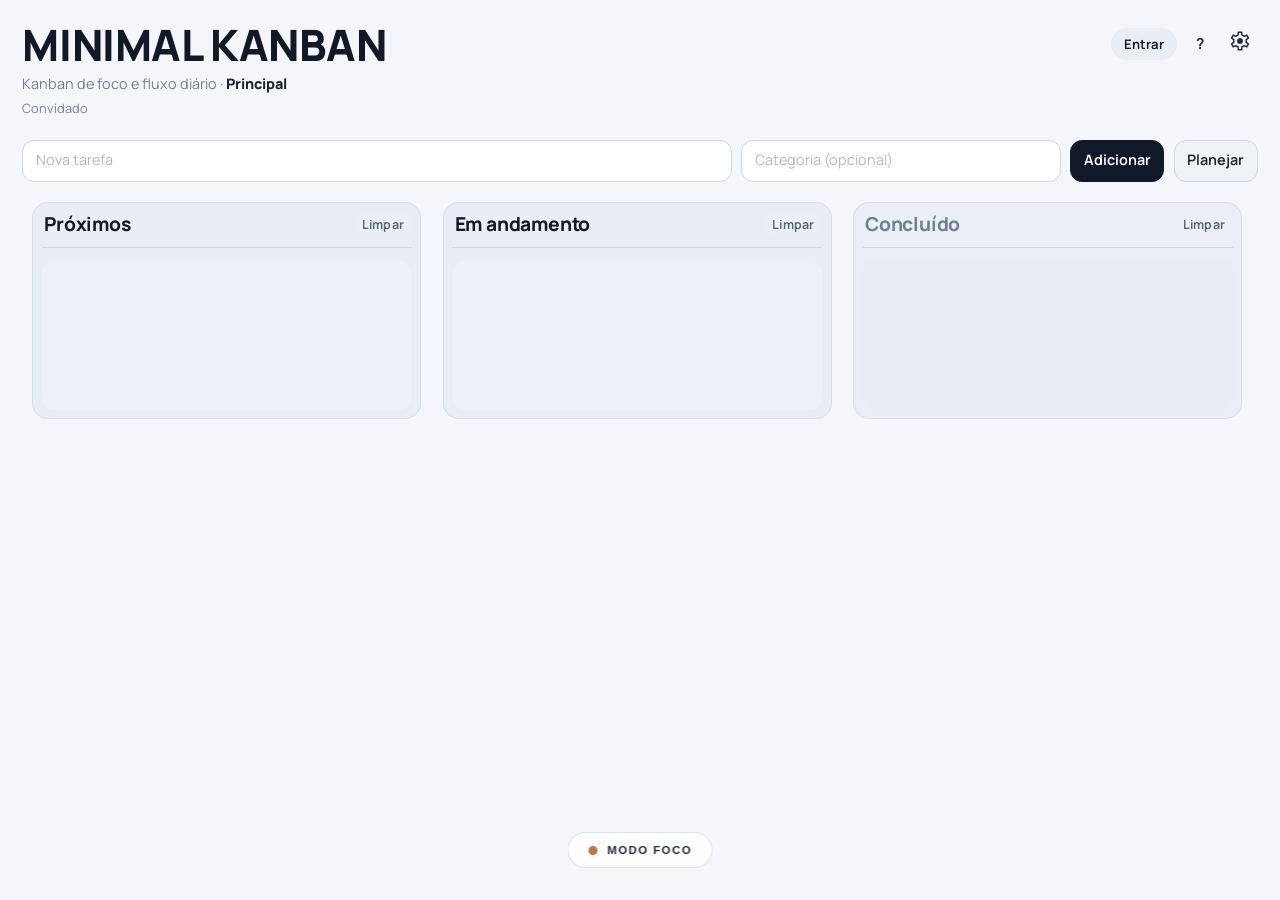
==== index.html @ ffbc940b "chore: rename project branding to Minimal Kanban" ====
﻿<!doctype html>
<html lang="pt-BR">
<head>
  <meta charset="UTF-8" />
  <meta name="viewport" content="width=device-width, initial-scale=1.0" />
  <title>Minimal Kanban</title>
  <link rel="preconnect" href="https://fonts.googleapis.com" />
  <link rel="preconnect" href="https://fonts.gstatic.com" crossorigin />
  <link href="https://fonts.googleapis.com/css2?family=Manrope:wght@400;500;600;700;800&display=swap" rel="stylesheet" />
  <link href="https://fonts.googleapis.com/css2?family=Material+Symbols+Outlined:wght@300&display=swap" rel="stylesheet" />
  <link rel="stylesheet" href="style.css" />
</head>
<body>
  <main class="app">
    <div class="app-top">
      <header class="topbar">
        <div>
          <h1>Minimal Kanban</h1>
          <p class="subtitle">Kanban de foco e fluxo diário · <span id="board-name">Principal</span></p>
          <p id="auth-status" class="auth-status">Convidado</p>
        </div>
        <div class="header-actions">
          <button id="auth-toggle" type="button" class="auth-btn" aria-label="Abrir autenticação">Entrar</button>
          <button id="help-toggle" type="button" class="theme-btn" aria-label="Ajuda" aria-expanded="false">?</button>
          <div class="settings-wrap">
            <button id="settings-toggle" type="button" class="theme-btn" aria-label="Configurações" aria-expanded="false" aria-haspopup="true">
              <span class="material-symbols-outlined">settings</span>
            </button>
            <div id="settings-menu" class="settings-menu" hidden>
              <div class="settings-group">
                <p class="settings-title">Kanban</p>
                <button id="board-toggle" type="button" class="settings-item" aria-label="Abrir tabelas">Tabelas</button>
                <button id="settings-columns-toggle" type="button" class="settings-item" aria-label="Abrir colunas">Colunas</button>
              </div>
              <div class="settings-separator"></div>
              <div class="settings-group">
                <p class="settings-title">Aparência</p>
                <button id="theme-toggle" type="button" class="settings-item" aria-label="Alternar tema" aria-pressed="false">
                  <span id="theme-icon" class="material-symbols-outlined">dark_mode</span>
                  <span>Tema</span>
                  <span id="theme-label" class="settings-theme-state">Dark</span>
                </button>
              </div>
            </div>
          </div>
        </div>
      </header>

      <form id="task-form" class="task-form" autocomplete="off">
        <input id="task-title" name="title" type="text" placeholder="Nova tarefa" maxlength="120" />
        <input id="task-description" name="description" type="text" placeholder="Categoria (opcional)" maxlength="240" />
        <button type="submit">Adicionar</button>
        <button id="ia-generate-btn" type="button">Planejar</button>
      </form>
    </div>

    <div class="app-main-scroll">
      <section class="board" aria-label="Minimal Kanban">
        <article class="column" data-column="todo">
          <div class="column-head">
            <h2>Próximos</h2>
            <button type="button" class="clear-column-btn" data-action="clear-column" data-column="todo">Limpar</button>
          </div>
          <div class="task-list" id="todo-list"></div>
        </article>

        <article class="column" data-column="inprogress">
          <div class="column-head">
            <h2>Em andamento</h2>
            <button type="button" class="clear-column-btn" data-action="clear-column" data-column="inprogress">Limpar</button>
          </div>
          <div class="task-list" id="inprogress-list"></div>
        </article>

        <article class="column" data-column="done">
          <div class="column-head">
            <h2>Concluído</h2>
            <button type="button" class="clear-column-btn" data-action="clear-column" data-column="done">Limpar</button>
          </div>
          <div class="task-list" id="done-list"></div>
        </article>
      </section>
    </div>

  </main>

  <div class="focus-wrap">
    <button id="focus-toggle" type="button" class="focus-btn" aria-pressed="false">
      <span class="dot"></span>
      <span id="focus-label">Modo Foco</span>
    </button>
  </div>

  <div id="ai-modal-overlay" class="modal-overlay" hidden>
    <section class="ai-modal" role="dialog" aria-modal="true" aria-labelledby="ai-modal-title">
      <div class="ai-modal-head">
        <h2 id="ai-modal-title">Planejar com IA</h2>
        <button id="ai-close-btn" type="button" class="icon-close" aria-label="Fechar modal">×</button>
      </div>
      <p>Descreva o que você quer fazer</p>
      <textarea id="ai-plan-input" rows="7" placeholder="Ex: !criar API (manhã) @joao #backend +05-04-2026; estudar node (noite)"></textarea>
      <div class="ai-modal-actions">
        <button id="ai-cancel-btn" type="button" class="secondary">Cancelar</button>
        <button id="ai-generate-confirm-btn" type="button" class="primary">Adicionar tarefas</button>
      </div>
    </section>
  </div>

  <div id="boards-overlay" class="boards-overlay" hidden>
    <aside class="boards-panel" role="dialog" aria-modal="true" aria-labelledby="boards-title">
      <div class="boards-head">
        <h2 id="boards-title">Tabelas</h2>
        <button id="boards-close" type="button" class="icon-close" aria-label="Fechar tabelas">×</button>
      </div>
      <div id="boards-tables-section">
        <div id="boards-list" class="boards-list"></div>
        <div class="boards-create">
          <input id="new-board-input" type="text" placeholder="Nova tabela" maxlength="60" />
          <button id="create-board-btn" type="button">+ Nova tabela</button>
        </div>
      </div>
      <div id="boards-columns-section" class="boards-columns">
        <h3>Colunas da tabela ativa</h3>
        <div id="columns-list" class="boards-list"></div>
        <div class="boards-create">
          <input id="new-column-input" type="text" placeholder="Nova coluna" maxlength="40" />
          <button id="create-column-btn" type="button">+ Nova coluna</button>
        </div>
      </div>
      <div id="boards-backup-section" class="boards-backup">
        <button id="export-backup-btn" type="button">Exportar backup</button>
        <button id="import-backup-btn" type="button">Importar backup</button>
        <input id="backup-file-input" type="file" accept="application/json" hidden />
      </div>
      <p id="backup-status" class="backup-status" aria-live="polite"></p>
    </aside>
  </div>

  <div id="task-modal-overlay" class="modal-overlay" hidden>
    <section class="ai-modal" role="dialog" aria-modal="true" aria-labelledby="task-modal-title">
      <div class="ai-modal-head">
        <h2 id="task-modal-title">Editar tarefa</h2>
        <button id="task-modal-close" type="button" class="icon-close" aria-label="Fechar edição">×</button>
      </div>
      <div class="task-modal-fields">
        <label>
          Título
          <input id="task-edit-title" type="text" maxlength="120" placeholder="Revisar fluxo de caixa" />
        </label>
        <label>
          Categoria
          <input id="task-edit-category" type="text" maxlength="60" placeholder="Financeiro" />
        </label>
        <label>
          Responsável
          <input id="task-edit-assignee" type="text" maxlength="60" placeholder="ana" />
        </label>
        <label>
          Tags (separe por vírgula)
          <input id="task-edit-tags" type="text" maxlength="120" placeholder="financas, urgente" />
        </label>
        <label>
          Data
          <input id="task-edit-deadline" type="text" maxlength="32" placeholder="02041998" />
        </label>
        <label>
          Finalizado em
          <input id="task-edit-completed-at" type="text" maxlength="32" placeholder="02041998" />
        </label>
        <label>
          Prioridade
          <select id="task-edit-priority">
            <option value="normal">Normal</option>
            <option value="high">Importante</option>
          </select>
        </label>
      </div>
      <div class="ai-modal-actions">
        <button id="task-modal-cancel" type="button" class="secondary">Cancelar</button>
        <button id="task-modal-save" type="button" class="primary">Salvar</button>
      </div>
    </section>
  </div>

  <div id="help-modal-overlay" class="modal-overlay" hidden>
    <section class="ai-modal" role="dialog" aria-modal="true" aria-labelledby="help-modal-title">
      <div class="ai-modal-head">
        <h2 id="help-modal-title">Ajuda rápida</h2>
        <button id="help-close-btn" type="button" class="icon-close" aria-label="Fechar ajuda">×</button>
      </div>
      <ul class="help-list">
        <li>Separe tarefas com <code class="cmd-sep">;</code></li>
        <li>Use <code class="cmd-progress">!</code> no começo para ir para <strong>Em andamento</strong></li>
        <li>Use <code class="cmd-priority">!!</code> para marcar prioridade alta</li>
        <li>Use <code class="cmd-category">(categoria)</code> para definir a categoria</li>
        <li>Use <code class="cmd-assignee">@responsavel</code> para responsável</li>
        <li>Use <code class="cmd-tag">#tag</code> para tags</li>
        <li>Use <code class="cmd-date">+data</code> para Data (DD-MM-AAAA)</li>
      </ul>
      <p class="help-example">Exemplo: <code>!criar API (manhã) @joao #backend +05-04-2026</code></p>
      <div class="help-actions">
        <p class="help-export-note">Gere tarefas automaticamente com IA usando este formato:</p>
        <button id="help-export-prompt-btn" type="button" class="help-export-btn">Copiar prompt para IA</button>
      </div>
    </section>
  </div>

  <div id="auth-modal-overlay" class="modal-overlay" hidden>
    <section class="ai-modal" role="dialog" aria-modal="true" aria-labelledby="auth-modal-title">
      <div class="ai-modal-head">
        <h2 id="auth-modal-title">Entrar</h2>
        <button id="auth-close-btn" type="button" class="icon-close" aria-label="Fechar autenticação">×</button>
      </div>
      <p id="auth-modal-subtitle">Acesse sua conta para sincronizar suas tarefas.</p>
      <form id="auth-form" class="auth-form">
        <label>
          E-mail
          <input id="auth-email" type="email" placeholder="voce@email.com" required />
        </label>
        <label>
          Senha
          <input id="auth-password" type="password" placeholder="••••••••" minlength="6" required />
        </label>
        <p id="auth-error" class="auth-error" aria-live="polite"></p>
      </form>
      <div class="auth-toggle">
        <span id="auth-toggle-text">Ainda não tem conta?</span>
        <button id="auth-mode-btn" type="button">Criar conta</button>
      </div>
      <div class="ai-modal-actions">
        <button id="auth-cancel-btn" type="button" class="secondary">Cancelar</button>
        <button id="auth-submit-btn" type="button" class="primary">Entrar</button>
      </div>
    </section>
  </div>

  <script type="module" src="src/app.js"></script>
</body>
</html>
---- style.css ----
:root {
  --ui-scale: 1;
  --background: #f4f6fa;
  --background-accent: #f4f6fa;
  --surface-low: #e9edf4;
  --surface-card: #ffffff;
  --surface-hover: #f4f7fc;
  --text: #111827;
  --text-muted: #667085;
  --chip-bg: #e3e8f1;
  --primary: #111827;
  --line-soft: #cfd7e4;
  --focus-chip-bg: rgba(255, 255, 255, 0.95);
  --focus-chip-border: #d1d8e5;
  --focus-chip-text: #162033;
  --focus-dot: #b86f3d;
  --list-bg: #eef2f8;
  --list-done-bg: #e8edf4;
  --done-task-bg: #edf2f8;
  --chip-category-bg: #e9edf3;
  --chip-category-text: #344054;
  --chip-assignee-bg: #e4eefc;
  --chip-assignee-text: #1d4f91;
  --chip-tag-bg: #efe8ff;
  --chip-tag-text: #5a3d9a;
  --chip-deadline-bg: #4a3328;
  --chip-deadline-text: #ffc79f;
  --chip-completed-bg: #2e4b34;
  --chip-completed-text: #b9f5c4;
}

* {
  box-sizing: border-box;
}

button {
  transition: background-color 120ms ease, border-color 120ms ease, color 120ms ease;
}

button:focus-visible {
  outline: 2px solid color-mix(in srgb, var(--line-soft) 75%, transparent);
  outline-offset: 2px;
}

[hidden] {
  display: none !important;
}

body {
  margin: 0;
  height: 100vh;
  font-family: "Manrope", sans-serif;
  line-height: 1.45;
  color: var(--text);
  background: var(--background);
  overflow: hidden;
  -webkit-font-smoothing: antialiased;
  -moz-osx-font-smoothing: grayscale;
  text-rendering: optimizeLegibility;
  transition: background-color 0.2s ease, color 0.2s ease;
}

body.dark {
  --background: #111214;
  --background-accent: #111214;
  --surface-low: #1a1b1f;
  --surface-card: #212329;
  --surface-hover: #2a2d34;
  --text: #eef2f8;
  --text-muted: #9ca6b6;
  --chip-bg: #2c313a;
  --primary: #d9dee8;
  --line-soft: #3a3d46;
  --focus-chip-bg: rgba(28, 30, 36, 0.92);
  --focus-chip-border: #3f434d;
  --focus-chip-text: #e5ebf5;
  --focus-dot: #d98a52;
  --list-bg: #1c1e23;
  --list-done-bg: #181a1f;
  --done-task-bg: #1d1f25;
  --chip-category-bg: #2b3240;
  --chip-category-text: #c7d2e5;
  --chip-assignee-bg: #263a56;
  --chip-assignee-text: #a9c8ff;
  --chip-tag-bg: #332c4a;
  --chip-tag-text: #ccb8ff;
  --chip-deadline-bg: #4a3328;
  --chip-deadline-text: #ffc79f;
  --chip-completed-bg: #21402a;
  --chip-completed-text: #9ce4af;
}

.material-symbols-outlined {
  font-variation-settings: "FILL" 0, "wght" 300, "GRAD" 0, "opsz" 24;
}

.app {
  width: min(1280px, 100%);
  margin: 0 auto;
  padding: 1.45rem 1.4rem 6.2rem;
  height: 100vh;
  display: grid;
  grid-template-rows: auto minmax(0, 1fr);
  gap: 0.22rem;
}

.app-top {
  display: grid;
  gap: 0.45rem;
  flex-shrink: 0;
}

.app-main-scroll {
  min-height: 0;
  overflow-y: auto;
  overflow-x: hidden;
  padding-top: 0;
  padding-right: 0.35rem;
  scrollbar-gutter: stable both-edges;
  scrollbar-width: thin;
  scrollbar-color: color-mix(in srgb, var(--line-soft) 38%, transparent) transparent;
}

.app-main-scroll::-webkit-scrollbar {
  width: 8px;
}

.app-main-scroll::-webkit-scrollbar-track {
  background: transparent;
}

.app-main-scroll::-webkit-scrollbar-thumb {
  background: color-mix(in srgb, var(--line-soft) 32%, transparent);
  border-radius: 999px;
  border: 2px solid transparent;
  background-clip: padding-box;
}

.app-main-scroll::-webkit-scrollbar-thumb:hover {
  background: color-mix(in srgb, var(--line-soft) 48%, transparent);
}

.topbar {
  display: flex;
  justify-content: space-between;
  align-items: flex-start;
  flex-wrap: wrap;
  margin-bottom: 0.9rem;
  gap: 0.7rem;
  position: relative;
  z-index: 10;
  background: transparent;
  padding: 0;
}

.header-actions {
  display: inline-flex;
  align-items: center;
  gap: 0.4rem;
}

#help-toggle {
  width: 2rem;
  height: 2rem;
  display: inline-grid;
  place-items: center;
  font-size: 0.95rem;
  font-weight: 700;
  line-height: 1;
  border-radius: 999px;
  background: transparent;
  border: none;
  color: color-mix(in srgb, var(--text) 78%, var(--text-muted));
}

#help-toggle:hover {
  background: color-mix(in srgb, var(--surface-low) 86%, var(--surface-card));
  color: var(--text);
}

h1 {
  margin: 0;
  font-size: clamp(2rem, 2.2vw + 1rem, 2.7rem);
  line-height: 1.04;
  letter-spacing: -0.01em;
  font-weight: 800;
  text-transform: uppercase;
  color: var(--text);
}

.subtitle {
  margin: 0.35rem 0 0;
  font-size: 0.9rem;
  color: color-mix(in srgb, var(--text-muted) 90%, white 10%);
}

.auth-status {
  margin: 0.3rem 0 0;
  font-size: 0.8rem;
  color: color-mix(in srgb, var(--text-muted) 86%, white 8%);
}

#board-name {
  color: color-mix(in srgb, var(--text) 88%, var(--text-muted));
  font-weight: 800;
}

.theme-btn,
.auth-btn {
  border: none;
  border-radius: 999px;
  font: inherit;
  cursor: pointer;
  transition: background-color 0.18s ease, color 0.18s ease;
}

.theme-btn {
  background: transparent;
  color: color-mix(in srgb, var(--text) 78%, var(--text-muted));
  padding: 0.36rem;
  border: none;
}

.theme-btn:hover {
  background: color-mix(in srgb, var(--surface-low) 86%, var(--surface-card));
  color: var(--text);
}

.auth-btn {
  background: var(--surface-low);
  color: color-mix(in srgb, var(--text) 90%, var(--primary));
  padding: 0.42rem 0.82rem;
  font-size: 0.82rem;
  font-weight: 650;
}

.auth-btn:hover {
  background: color-mix(in srgb, var(--surface-low) 78%, var(--surface-card));
}

.settings-wrap {
  position: relative;
}

.settings-menu {
  position: absolute;
  top: calc(100% + 0.35rem);
  right: 0;
  width: 188px;
  padding: 0.42rem;
  border-radius: 12px;
  background: color-mix(in srgb, var(--surface-card) 92%, var(--surface-low));
  border: 1px solid color-mix(in srgb, var(--line-soft) 52%, transparent);
  box-shadow: 0 12px 22px rgba(0, 0, 0, 0.18);
  display: grid;
  gap: 0.32rem;
  z-index: 90;
}

.settings-group {
  display: grid;
  gap: 0.18rem;
}

.settings-title {
  margin: 0;
  padding: 0.12rem 0.36rem 0.14rem;
  font-size: 0.68rem;
  letter-spacing: 0.08em;
  text-transform: uppercase;
  font-weight: 760;
  color: color-mix(in srgb, var(--text) 64%, var(--text-muted));
}

.settings-separator {
  height: 1px;
  background: color-mix(in srgb, var(--line-soft) 52%, transparent);
  z-index: 40;
}

.settings-item {
  border: none;
  border-radius: 8px;
  background: transparent;
  color: color-mix(in srgb, var(--text) 86%, var(--text-muted));
  font: inherit;
  font-size: 0.82rem;
  font-weight: 620;
  line-height: 1.2;
  padding: 0.42rem 0.5rem;
  display: inline-flex;
  align-items: center;
  justify-content: flex-start;
  gap: 0.36rem;
  text-align: left;
  cursor: pointer;
}

.settings-item .material-symbols-outlined {
  font-size: 1rem;
}

.settings-item:hover {
  background: color-mix(in srgb, var(--surface-low) 84%, var(--surface-card));
  color: var(--text);
}

.settings-theme-state {
  margin-left: auto;
  font-size: 0.68rem;
  font-weight: 760;
  letter-spacing: 0.06em;
  text-transform: uppercase;
  color: color-mix(in srgb, var(--text) 70%, var(--text-muted));
}

.task-form {
  display: grid;
  grid-template-columns: minmax(320px, 1fr) minmax(220px, 320px) auto auto;
  gap: 0.58rem;
  margin-bottom: 1rem;
  position: relative;
  z-index: 9;
  background: transparent;
  padding: 0;
}

.task-form input,
.task-form button,
.ghost-btn,
.import-btn {
  border: 1px solid var(--line-soft);
  border-radius: 12px;
  background: var(--surface-card);
  color: var(--text);
  font: inherit;
  font-size: 0.9rem;
  padding: 0.62rem 0.78rem;
}

.task-form input,
.boards-create input,
.board-edit-row input,
.task-edit-input,
.ai-modal textarea,
.auth-form input {
  outline: 1px solid transparent;
}

.task-form input:focus,
.boards-create input:focus,
.board-edit-row input:focus,
.task-edit-input:focus,
.ai-modal textarea:focus,
.auth-form input:focus {
  outline: 1px solid var(--line-soft);
}

.task-form button {
  font-weight: 650;
  color: color-mix(in srgb, var(--text-muted) 88%, white 8%);
  cursor: pointer;
  white-space: nowrap;
}

.task-form button:hover {
  background: var(--surface-hover);
}

body.dark .task-form input {
  background: color-mix(in srgb, var(--surface-low) 90%, var(--surface-card));
  border-color: color-mix(in srgb, var(--line-soft) 42%, transparent);
}

#task-form button[type="submit"] {
  background: var(--text);
  color: var(--surface-card);
  border-color: var(--text);
  transition: background-color 120ms ease, border-color 120ms ease;
}

#task-form button[type="submit"]:hover {
  background: color-mix(in srgb, var(--text) 90%, white 10%);
  border-color: color-mix(in srgb, var(--text) 90%, white 10%);
}

body.dark #task-form button[type="submit"]:hover {
  background: color-mix(in srgb, var(--text) 88%, black 12%);
  border-color: color-mix(in srgb, var(--text) 88%, black 12%);
}

#task-form button[type="submit"]:active {
  background: color-mix(in srgb, var(--text) 90%, black 10%);
  border-color: color-mix(in srgb, var(--text) 90%, black 10%);
}

#task-form button[type="submit"]:focus-visible {
  outline: 2px solid color-mix(in srgb, var(--line-soft) 80%, transparent);
  outline-offset: 2px;
}

#ia-generate-btn {
  background: color-mix(in srgb, var(--surface-low) 72%, var(--surface-card));
  color: color-mix(in srgb, var(--text) 84%, var(--text-muted));
}

body.dark #ia-generate-btn {
  border-color: color-mix(in srgb, var(--line-soft) 42%, transparent);
}

#ia-generate-btn:hover {
  background: color-mix(in srgb, var(--surface-low) 86%, var(--surface-card));
  color: var(--text);
}

body.dark #ia-generate-btn:hover {
  background: color-mix(in srgb, var(--surface-low) 78%, var(--surface-card));
  color: var(--text);
}

.data-actions {
  display: flex;
  justify-content: flex-end;
  gap: 0.55rem;
  margin: 0 0 1.15rem;
}

.ghost-btn,
.import-btn {
  border-radius: 999px;
  font-size: 0.8rem;
  font-weight: 640;
  color: color-mix(in srgb, var(--text) 88%, var(--text-muted));
  cursor: pointer;
}

.import-btn {
  display: inline-flex;
  align-items: center;
  gap: 0.35rem;
}

.ghost-btn:hover,
.import-btn:hover {
  background: color-mix(in srgb, var(--surface-low) 74%, var(--surface-card));
}

.board {
  display: grid;
  grid-template-columns: repeat(3, minmax(280px, 1fr));
  gap: 1.35rem;
  align-items: start;
  overflow: visible;
  padding-bottom: 1.4rem;
}

.help-list {
  margin: 0.4rem 0 0;
  padding-left: 1.1rem;
  display: grid;
  gap: 0.3rem;
  font-size: 0.9rem;
  color: color-mix(in srgb, var(--text-muted) 86%, var(--text));
}

.help-list code,
.help-example code {
  font-family: "Manrope", sans-serif;
  font-weight: 700;
  background: color-mix(in srgb, var(--surface-card) 85%, var(--surface-low));
  padding: 0.05rem 0.3rem;
  border-radius: 6px;
}

.help-list .cmd-sep {
  color: color-mix(in srgb, var(--text) 84%, var(--text-muted));
}

.help-list .cmd-progress,
.help-list .cmd-priority {
  color: color-mix(in srgb, #c64f5b 72%, var(--text));
}

.help-list .cmd-category {
  color: var(--chip-category-text);
  background: var(--chip-category-bg);
}

.help-list .cmd-assignee {
  color: var(--chip-assignee-text);
  background: var(--chip-assignee-bg);
}

.help-list .cmd-tag {
  color: var(--chip-tag-text);
  background: var(--chip-tag-bg);
}

.help-list .cmd-date {
  color: var(--chip-deadline-text);
  background: var(--chip-deadline-bg);
}

.help-example {
  margin: 0.7rem 0 0;
  font-size: 0.86rem;
  color: color-mix(in srgb, var(--text-muted) 80%, var(--text));
}

.help-actions {
  margin-top: 0.9rem;
  display: flex;
  flex-direction: column;
  align-items: flex-start;
  gap: 0.45rem;
}

.help-export-note {
  margin: 0;
  font-size: 0.82rem;
  color: color-mix(in srgb, var(--text-muted) 84%, var(--text));
}

.help-export-btn {
  border: none;
  border-radius: 10px;
  background: color-mix(in srgb, var(--surface-low) 86%, var(--surface-card));
  color: color-mix(in srgb, var(--text) 88%, var(--text-muted));
  font: inherit;
  font-size: 0.84rem;
  font-weight: 660;
  padding: 0.5rem 0.75rem;
  cursor: pointer;
}

.help-export-btn:hover {
  background: color-mix(in srgb, var(--surface-low) 74%, var(--surface-card));
  color: var(--text);
}

.column {
  display: flex;
  flex-direction: column;
  gap: 0.72rem;
  padding: 0.52rem;
  border-radius: 16px;
  background: var(--surface-low);
  border: 1px solid color-mix(in srgb, var(--line-soft) 62%, transparent);
  box-shadow: none;
  min-height: 0;
}

.column-head {
  display: flex;
  align-items: center;
  justify-content: space-between;
  gap: 0.6rem;
  padding-bottom: 0.52rem;
  border-bottom: 1px solid color-mix(in srgb, var(--line-soft) 56%, transparent);
}

body:not(.dark) .column-head {
  border-bottom-color: color-mix(in srgb, var(--line-soft) 86%, transparent);
}

.column h2 {
  margin: 0;
  padding: 0 0.15rem;
  font-size: 1.2rem;
  font-weight: 760;
  letter-spacing: -0.01em;
  text-transform: none;
  color: var(--text);
}

.column[data-column="inprogress"] h2 {
  color: var(--text);
}

.column[data-column="inprogress"] {
  border-color: color-mix(in srgb, var(--line-soft) 62%, transparent);
}

.column[data-column="done"] h2 {
  color: color-mix(in srgb, var(--text-muted) 92%, var(--text));
  opacity: 0.84;
}

.column[data-column="inprogress"] .task-list {
  border: none;
  box-shadow: none;
}

body.dark .column {
  background: color-mix(in srgb, var(--surface-low) 90%, var(--surface-card));
  border-color: #2b2f37;
}

body.dark .task-list {
  background: color-mix(in srgb, var(--surface-low) 90%, var(--surface-card));
  box-shadow: none;
}

.column[data-column="done"] {
  background: color-mix(in srgb, var(--surface-low) 86%, var(--background));
  border-color: color-mix(in srgb, var(--line-soft) 56%, transparent);
  box-shadow: none;
}

body.dark .column[data-column="done"] {
  background: color-mix(in srgb, var(--surface-low) 90%, var(--surface-card));
  border-color: #2b2f37;
}

.task-list {
  min-height: 0;
  height: auto;
  background: var(--list-bg);
  border-radius: 13px;
  padding: 1rem;
  display: flex;
  flex-direction: column;
  gap: 0.72rem;
  position: relative;
  border: none;
  box-shadow: none;
  overflow: visible;
}

.task-list:empty {
  min-height: 150px;
}

.task-list.task-list-capped {
  overflow-y: auto;
  overflow-x: hidden;
  scrollbar-width: thin;
  scrollbar-color: color-mix(in srgb, var(--line-soft) 36%, transparent) transparent;
}

.task-list.task-list-capped::-webkit-scrollbar {
  width: 6px;
}

.task-list.task-list-capped::-webkit-scrollbar-track {
  background: transparent;
}

.task-list.task-list-capped::-webkit-scrollbar-thumb {
  background: color-mix(in srgb, var(--line-soft) 32%, transparent);
  border-radius: 999px;
}

.task-list.task-list-capped::-webkit-scrollbar-thumb:hover {
  background: color-mix(in srgb, var(--line-soft) 48%, transparent);
}

.column[data-column="done"] .task-list {
  background: var(--list-done-bg);
}

body.dark .column[data-column="done"] .task-list {
  background: color-mix(in srgb, var(--surface-low) 90%, var(--surface-card));
}

.task-list.drag-over {
  background: color-mix(in srgb, var(--surface-low) 66%, var(--surface-card));
}

.task {
  background: var(--surface-card);
  border-radius: 10px;
  padding: 0.8rem 0.85rem;
  cursor: grab;
  border: 1px solid color-mix(in srgb, var(--line-soft) 72%, transparent);
  box-shadow: 0 1px 3px rgba(15, 23, 40, 0.06);
  transition: background-color 0.15s ease, border-color 0.15s ease;
}

.task:hover {
  background: var(--surface-hover);
  border-color: color-mix(in srgb, var(--line-soft) 95%, transparent);
}

body.dark .task {
  background: color-mix(in srgb, var(--surface-low) 82%, var(--surface-card));
  border-color: color-mix(in srgb, var(--line-soft) 72%, transparent);
  box-shadow: none;
}

body.dark .task:hover {
  background: color-mix(in srgb, var(--surface-low) 76%, var(--surface-card));
  border-color: color-mix(in srgb, var(--line-soft) 88%, transparent);
}

.column[data-column="done"] .task {
  background: var(--done-task-bg);
}

body.dark .column[data-column="done"] .task {
  background: color-mix(in srgb, var(--surface-low) 82%, var(--surface-card));
  border-color: color-mix(in srgb, var(--line-soft) 72%, transparent);
}

body.dark .column[data-column="done"] .task:hover {
  background: color-mix(in srgb, var(--surface-low) 76%, var(--surface-card));
  border-color: color-mix(in srgb, var(--line-soft) 88%, transparent);
}

.column[data-column="done"] .task-title {
  color: color-mix(in srgb, var(--text-muted) 82%, var(--text));
  opacity: 0.9;
}

.column[data-column="done"] .task-chip {
  opacity: 0.66;
}

.task.dragging {
  transform: scale(0.985);
  opacity: 0.78;
}

.task.drop-indicator {
  position: relative;
}

.task.drop-indicator::before {
  content: "";
  position: absolute;
  left: 0.3rem;
  right: 0.3rem;
  top: -0.4rem;
  height: 3px;
  border-radius: 999px;
  background: color-mix(in srgb, var(--primary) 86%, var(--text));
}

.task-list.drop-at-end::after {
  content: "";
  display: block;
  height: 3px;
  border-radius: 999px;
  background: color-mix(in srgb, var(--primary) 86%, var(--text));
}

.task-title {
  margin: 0;
  font-size: 1rem;
  line-height: 1.35;
  font-weight: 700;
}

.task-title-btn {
  width: 100%;
  border: none;
  padding: 0;
  margin: 0;
  background: transparent;
  text-align: left;
  color: inherit;
  cursor: pointer;
}

.task-meta {
  margin-top: 0.52rem;
  display: flex;
  flex-wrap: wrap;
  gap: 0.3rem;
}

.task-chip {
  display: inline-flex;
  align-items: center;
  padding: 0.26rem 0.46rem;
  border-radius: 999px;
  font-size: 0.68rem;
  line-height: 1;
  letter-spacing: 0.02em;
  color: var(--chip-category-text);
  background: var(--chip-category-bg);
  border: 1px solid color-mix(in srgb, var(--line-soft) 62%, transparent);
  font-weight: 700;
}

.task-category {
  text-transform: uppercase;
}

.task-assignee {
  color: var(--chip-assignee-text);
  background: var(--chip-assignee-bg);
}

.task-tag {
  color: var(--chip-tag-text);
  background: var(--chip-tag-bg);
}

.task-deadline {
  color: var(--chip-deadline-text);
  background: var(--chip-deadline-bg);
}

.task-completed-date {
  color: var(--chip-completed-text);
  background: var(--chip-completed-bg);
}

.task-edit-row {
  display: flex;
  gap: 0.38rem;
}

.task-edit-input {
  flex: 1;
  border: none;
  border-radius: 8px;
  background: color-mix(in srgb, var(--surface-low) 90%, var(--surface-card));
  color: var(--text);
  font: inherit;
  font-size: 0.9rem;
  padding: 0.45rem 0.55rem;
}

.task-edit-row button {
  border: none;
  border-radius: 8px;
  background: color-mix(in srgb, var(--surface-low) 88%, var(--surface-card));
  color: color-mix(in srgb, var(--primary) 88%, var(--text));
  font: inherit;
  font-size: 0.78rem;
  padding: 0.34rem 0.5rem;
  cursor: pointer;
}

.task-edit-row button:hover {
  background: color-mix(in srgb, var(--surface-low) 76%, var(--surface-card));
}

.task.done .task-title {
  text-decoration: line-through;
  opacity: 0.52;
}

.task-actions {
  margin-top: 0.7rem;
  display: flex;
  gap: 0.32rem;
  opacity: 0;
  pointer-events: none;
  transition: opacity 0.18s ease;
}

.task:hover .task-actions,
.task:focus-within .task-actions {
  opacity: 1;
  pointer-events: auto;
}

.task-actions button {
  border: none;
  background: color-mix(in srgb, var(--surface-low) 84%, var(--surface-card));
  color: var(--text);
  border-radius: 8px;
  padding: 0.28rem 0.48rem;
  font-size: 0.77rem;
  cursor: pointer;
}

.task-actions button:hover {
  background: color-mix(in srgb, var(--surface-low) 68%, var(--surface-card));
}

.task-actions button:active {
  background: color-mix(in srgb, var(--surface-low) 60%, var(--surface-card));
}

.task-actions .delete {
  color: #c35763;
}

.task-actions .delete:hover,
.task-actions .delete:active {
  color: #d46572;
}

.task-actions .comment {
  font-size: 0.8rem;
  opacity: 0.82;
  padding: 0.22rem 0.38rem;
  line-height: 1;
}

.task-actions .comment:hover {
  opacity: 1;
}

.task-comments {
  display: none;
  margin-top: 0.6rem;
  padding-top: 0.55rem;
  border-top: 1px solid color-mix(in srgb, var(--line-soft) 52%, transparent);
  gap: 0.45rem;
}

.task-comments.open {
  display: grid;
}

.task-comments-list {
  display: grid;
  gap: 0.3rem;
}

.task-comment-item {
  margin: 0;
  display: grid;
  grid-template-columns: minmax(0, 1fr) auto;
  align-items: start;
  gap: 0.4rem;
}

.task-comment-text,
.task-comment-empty {
  margin: 0;
  font-size: 0.78rem;
  color: color-mix(in srgb, var(--text) 84%, var(--text-muted));
}

.task-comment-delete {
  border: none;
  border-radius: 6px;
  background: transparent;
  color: color-mix(in srgb, var(--text-muted) 82%, var(--text));
  font: inherit;
  font-size: 0.82rem;
  line-height: 1;
  padding: 0.08rem 0.24rem;
  cursor: pointer;
}

.task-comment-delete:hover {
  background: color-mix(in srgb, var(--surface-low) 84%, var(--surface-card));
  color: #c35b67;
}

.task-comment-mention {
  display: inline-flex;
  align-items: center;
  padding: 0.1rem 0.34rem;
  border-radius: 999px;
  background: var(--chip-assignee-bg);
  color: var(--chip-assignee-text);
  font-weight: 700;
  line-height: 1.1;
}

.task-comment-form {
  display: grid;
  grid-template-columns: minmax(0, 1fr) auto;
  gap: 0.35rem;
}

.task-comment-input-wrap {
  display: inline-flex;
  align-items: center;
  gap: 0.32rem;
  border-radius: 8px;
  background: color-mix(in srgb, var(--surface-low) 88%, var(--surface-card));
  padding: 0 0.4rem;
}

.task-comment-prefix {
  font-size: 0.8rem;
  font-weight: 700;
  color: color-mix(in srgb, var(--text) 72%, var(--text-muted));
}

.task-comment-assignee {
  border: none;
  background: transparent;
  color: var(--text);
  font: inherit;
  font-size: 0.78rem;
  width: 4.6rem;
  padding: 0.38rem 0 0.38rem 0.02rem;
  outline: 1px solid transparent;
}

.task-comment-input {
  border: none;
  border-radius: 8px;
  background: transparent;
  color: var(--text);
  font: inherit;
  font-size: 0.8rem;
  padding: 0.38rem 0.1rem;
  outline: 1px solid transparent;
  width: 100%;
}

.task-comment-assignee::placeholder,
.task-comment-input::placeholder {
  color: color-mix(in srgb, var(--text-muted) 88%, var(--text));
}

.task-comment-input:focus {
  outline: none;
}

.task-comment-input-wrap:focus-within {
  outline: 1px solid color-mix(in srgb, var(--line-soft) 72%, transparent);
}

.task-comment-form button {
  border: none;
  border-radius: 8px;
  background: color-mix(in srgb, var(--surface-low) 84%, var(--surface-card));
  color: color-mix(in srgb, var(--text) 88%, var(--text-muted));
  font: inherit;
  font-size: 0.75rem;
  font-weight: 640;
  padding: 0.3rem 0.45rem;
  cursor: pointer;
}

.task-comment-form button:hover {
  background: color-mix(in srgb, var(--surface-low) 70%, var(--surface-card));
  color: var(--text);
}

.task.priority-high .task-title {
  color: #ce5f6d;
}

.task-delete-confirm {
  margin-top: 0.5rem;
  display: none;
  align-items: center;
  justify-content: flex-end;
  gap: 0.35rem;
  font-size: 0.78rem;
  color: color-mix(in srgb, var(--text-muted) 88%, var(--text));
}

.task-delete-confirm.show {
  display: flex;
}

.task-delete-confirm button {
  border: none;
  border-radius: 8px;
  background: color-mix(in srgb, var(--surface-low) 88%, var(--surface-card));
  color: color-mix(in srgb, var(--primary) 88%, var(--text));
  font: inherit;
  font-size: 0.74rem;
  padding: 0.28rem 0.45rem;
  cursor: pointer;
}

.task-delete-confirm button:hover {
  background: color-mix(in srgb, var(--surface-low) 74%, var(--surface-card));
}

.task-delete-confirm .danger {
  color: #a34a58;
}

body:not(.dark) .task-edit-row button,
body:not(.dark) .task-actions button,
body:not(.dark) .task-delete-confirm button {
  background: #dde4ee;
  border: 1px solid #c7d0dc;
  color: #1b2431;
}

body:not(.dark) .task-edit-row button:hover,
body:not(.dark) .task-actions button:hover,
body:not(.dark) .task-delete-confirm button:hover {
  background: #d2dbe8;
  border-color: #b8c3d2;
}

body:not(.dark) .task-actions button:active,
body:not(.dark) .task-delete-confirm button:active {
  background: #c7d2e0;
  border-color: #acb9ca;
}

body:not(.dark) .task-actions .delete,
body:not(.dark) .task-delete-confirm .danger {
  color: #b54352;
}

.focus-wrap {
  position: fixed;
  bottom: 2rem;
  left: 50%;
  transform: translateX(-50%) scale(var(--ui-scale));
  transform-origin: bottom center;
  z-index: 120;
}

.focus-btn {
  border: 1px solid color-mix(in srgb, var(--focus-chip-border) 72%, transparent);
  background: color-mix(in srgb, var(--focus-chip-bg) 92%, transparent);
  backdrop-filter: blur(8px);
  border-radius: 18px;
  padding: 0.68rem 1.22rem;
  display: inline-flex;
  align-items: center;
  gap: 0.64rem;
  text-transform: uppercase;
  letter-spacing: 0.12em;
  font-size: 0.72rem;
  font-weight: 760;
  color: color-mix(in srgb, var(--focus-chip-text) 88%, var(--text-muted));
  cursor: pointer;
  transition: background-color 0.2s ease, border-color 0.2s ease, color 0.2s ease;
}

.focus-btn:hover {
  background: color-mix(in srgb, var(--focus-chip-bg) 86%, var(--surface-card));
  border-color: color-mix(in srgb, var(--focus-chip-border) 64%, transparent);
}

.focus-btn.active {
  background: color-mix(in srgb, var(--focus-chip-bg) 88%, var(--surface-low));
  border-color: color-mix(in srgb, var(--focus-chip-border) 72%, transparent);
  color: color-mix(in srgb, var(--focus-chip-text) 86%, var(--text-muted));
}

.focus-btn .dot {
  width: 9px;
  height: 9px;
  border-radius: 50%;
  background: var(--focus-dot);
  opacity: 0.95;
}

.focus-btn.active .dot {
  background: color-mix(in srgb, var(--text-muted) 72%, var(--focus-chip-border));
  opacity: 0.85;
}

body.focus-mode .task {
  opacity: 1;
  filter: none;
}

body.focus-mode .task-form,
body.focus-mode .data-actions,
body.focus-mode .clear-column-btn {
  display: none;
}

body.focus-mode .topbar {
  filter: blur(2px);
  opacity: 0.72;
  pointer-events: none;
  transition: filter 0.2s ease, opacity 0.2s ease;
}

body.focus-mode .board {
  grid-template-columns: minmax(320px, 760px);
  justify-content: center;
}

body.focus-mode .focus-wrap {
  filter: none;
  opacity: 1;
  transition: opacity 0.2s ease;
}

body.focus-mode .focus-btn {
  background: color-mix(in srgb, var(--focus-chip-bg) 92%, var(--surface-card));
  border-color: color-mix(in srgb, var(--focus-chip-border) 92%, var(--text));
  color: color-mix(in srgb, var(--focus-chip-text) 88%, var(--text-muted));
  box-shadow: 0 6px 18px rgba(0, 0, 0, 0.32);
}

body.focus-mode .column {
  display: none;
}

body.focus-mode .column[data-column="inprogress"],
body.focus-mode .column[data-focus-main="true"] {
  display: flex;
}

body.focus-mode .column[data-column="inprogress"] h2::after,
body.focus-mode .column[data-focus-main="true"] h2::after {
  content: " · foco";
  font-size: 0.72em;
  letter-spacing: 0.1em;
  color: color-mix(in srgb, var(--primary) 72%, var(--text));
}

.focus-btn.pulse {
  animation: focusPulse 300ms ease-out;
}

.modal-overlay {
  position: fixed;
  inset: 0;
  background: rgba(7, 10, 15, 0.62);
  backdrop-filter: blur(2px);
  display: flex;
  align-items: center;
  justify-content: center;
  padding: 1rem;
  z-index: 50;
}

.modal-overlay[hidden],
.boards-overlay[hidden] {
  display: none !important;
}

.boards-overlay {
  position: fixed;
  inset: 0;
  background: rgba(7, 10, 15, 0.5);
  backdrop-filter: blur(1px);
  z-index: 45;
}

.boards-panel {
  position: absolute;
  top: 1rem;
  right: 1.1rem;
  width: min(360px, calc(100vw - 2rem));
  border-radius: 14px;
  background: color-mix(in srgb, var(--surface-card) 92%, var(--surface-low));
  border: 1px solid color-mix(in srgb, var(--line-soft) 36%, transparent);
  padding: 0.8rem;
  box-shadow: 0 14px 28px rgba(6, 10, 8, 0.16);
  font-size: 0.92rem;
  line-height: 1.35;
}

.boards-head {
  display: flex;
  align-items: center;
  justify-content: space-between;
  margin-bottom: 0.5rem;
}

.boards-head h2 {
  margin: 0;
  font-size: 0.78rem;
  text-transform: uppercase;
  letter-spacing: 0.11em;
  font-weight: 760;
  color: color-mix(in srgb, var(--text) 74%, transparent);
}

.clear-column-btn {
  border: none;
  border-radius: 10px;
  background: color-mix(in srgb, var(--surface-low) 90%, var(--surface-card));
  color: color-mix(in srgb, var(--text-muted) 86%, var(--text));
  font: inherit;
  font-size: 0.78rem;
  font-weight: 680;
  letter-spacing: 0.02em;
  padding: 0.24rem 0.48rem;
  cursor: pointer;
}

.clear-column-btn:hover {
  background: color-mix(in srgb, var(--surface-low) 70%, var(--surface-card));
  color: var(--text);
}

.clear-column-btn:active {
  background: color-mix(in srgb, var(--surface-low) 64%, var(--surface-card));
}

.clear-column-btn.confirming {
  color: #8a5757;
}

.boards-list {
  display: flex;
  flex-direction: column;
  gap: 0.34rem;
  margin-bottom: 0.55rem;
  max-height: 44vh;
  overflow-y: auto;
  overflow-x: hidden;
}

.board-item {
  display: grid;
  grid-template-columns: minmax(0, 1fr) auto;
  gap: 0.35rem;
  align-items: center;
  border-radius: 10px;
  padding: 0.16rem;
}

.board-item.active-table {
  padding: 0.24rem;
}

.board-item button {
  border: none;
  border-radius: 9px;
  background: var(--surface-low);
  color: var(--text);
  font: inherit;
  font-size: 0.92rem;
  font-weight: 620;
  line-height: 1.3;
  padding: 0.44rem 0.55rem;
  text-align: left;
  cursor: pointer;
}

.board-item button:hover {
  background: color-mix(in srgb, var(--surface-low) 76%, var(--surface-card));
}

.board-select:hover {
  background: color-mix(in srgb, var(--surface-low) 72%, var(--surface-card));
}

.board-item button.active {
  font-weight: 720;
}

.board-actions {
  display: inline-flex;
  gap: 0.3rem;
}

.board-actions button {
  padding: 0.34rem 0.42rem;
  font-size: 0.76rem;
  font-weight: 640;
}

.board-actions button:hover {
  background: color-mix(in srgb, var(--surface-low) 76%, var(--surface-card));
}

.board-actions button[data-action="delete"] {
  color: #8a5757;
}

.board-actions button:disabled {
  opacity: 0.45;
  cursor: not-allowed;
}

.board-edit-row {
  display: flex;
  gap: 0.35rem;
}

.board-edit-row input {
  flex: 1;
  border: none;
  border-radius: 9px;
  background: var(--surface-low);
  color: var(--text);
  font: inherit;
  font-size: 0.92rem;
  line-height: 1.3;
  padding: 0.42rem 0.55rem;
}

.board-delete-confirm {
  margin-top: 0.2rem;
  display: flex;
  justify-content: flex-end;
  gap: 0.3rem;
  grid-column: 1 / -1;
}

.board-delete-confirm button {
  border: none;
  border-radius: 8px;
  background: var(--surface-low);
  color: var(--text);
  font: inherit;
  font-size: 0.76rem;
  font-weight: 620;
  padding: 0.26rem 0.4rem;
  cursor: pointer;
}

.board-delete-confirm button:hover {
  background: color-mix(in srgb, var(--surface-low) 76%, var(--surface-card));
}

.board-delete-confirm .danger {
  color: #8a5757;
}

.boards-create {
  display: flex;
  gap: 0.35rem;
}

.boards-columns {
  margin-top: 0.55rem;
  padding-top: 0.5rem;
  border-top: 1px solid color-mix(in srgb, var(--line-soft) 42%, transparent);
}

.boards-columns h3 {
  margin: 0 0 0.4rem;
  font-size: 0.72rem;
  font-weight: 760;
  letter-spacing: 0.08em;
  text-transform: uppercase;
  color: color-mix(in srgb, var(--text) 72%, transparent);
}

#columns-list {
  max-height: 28vh;
}

.boards-create input,
.boards-create button {
  border: none;
  border-radius: 9px;
  background: var(--surface-low);
  color: var(--text);
  font: inherit;
  font-size: 0.92rem;
  line-height: 1.3;
  padding: 0.44rem 0.55rem;
}

.boards-create input {
  flex: 1;
}

.boards-create button {
  cursor: pointer;
  color: var(--text);
  background: color-mix(in srgb, var(--surface-low) 90%, var(--surface-card));
}

.boards-create button:hover {
  background: color-mix(in srgb, var(--surface-low) 68%, var(--surface-card));
}

.boards-create button:active {
  background: color-mix(in srgb, var(--surface-low) 60%, var(--surface-card));
}

.boards-backup {
  margin-top: 0.5rem;
  display: flex;
  gap: 0.35rem;
}

.boards-backup button {
  border: none;
  border-radius: 9px;
  background: var(--surface-low);
  color: color-mix(in srgb, var(--text) 88%, var(--text-muted));
  font: inherit;
  font-size: 0.84rem;
  font-weight: 640;
  padding: 0.4rem 0.5rem;
  cursor: pointer;
}

.boards-backup button:hover {
  background: color-mix(in srgb, var(--surface-low) 72%, var(--surface-card));
}

.backup-status {
  min-height: 1.1rem;
  margin: 0.45rem 0 0;
  font-size: 0.8rem;
  line-height: 1.35;
  color: color-mix(in srgb, var(--text-muted) 84%, var(--text));
}

.ai-modal {
  width: min(560px, 100%);
  background: color-mix(in srgb, var(--surface-card) 92%, var(--surface-low));
  border-radius: 16px;
  border: 1px solid color-mix(in srgb, var(--line-soft) 34%, transparent);
  padding: 1rem;
  box-shadow: 0 18px 34px rgba(6, 10, 8, 0.2);
}

.ai-modal-head {
  display: flex;
  align-items: center;
  justify-content: space-between;
  gap: 0.5rem;
}

.ai-modal h2 {
  margin: 0;
  font-size: 1.12rem;
  font-weight: 720;
  color: var(--text);
}

.icon-close {
  border: none;
  background: transparent;
  color: color-mix(in srgb, var(--text-muted) 88%, var(--text));
  width: 2rem;
  height: 2rem;
  border-radius: 999px;
  font-size: 1.35rem;
  line-height: 1;
  cursor: pointer;
}

.icon-close:hover {
  background: color-mix(in srgb, var(--surface-low) 80%, var(--surface-card));
}

.ai-modal p {
  margin: 0.45rem 0 0.76rem;
  font-size: 0.9rem;
  color: color-mix(in srgb, var(--text-muted) 90%, white 8%);
}

.ai-modal textarea {
  width: 100%;
  resize: vertical;
  min-height: 160px;
  border: none;
  border-radius: 12px;
  background: var(--surface-low);
  color: var(--text);
  font: inherit;
  font-size: 0.94rem;
  line-height: 1.4;
  padding: 0.74rem;
}

.auth-form {
  display: flex;
  flex-direction: column;
  gap: 0.8rem;
}

.auth-form label {
  display: grid;
  gap: 0.35rem;
  font-size: 0.8rem;
  color: color-mix(in srgb, var(--text-muted) 82%, transparent);
}

.auth-form input {
  border: none;
  border-radius: 12px;
  background: var(--surface-low);
  color: var(--text);
  font: inherit;
  font-size: 0.94rem;
  padding: 0.63rem 0.74rem;
}

.auth-toggle {
  display: flex;
  align-items: center;
  gap: 0.45rem;
  font-size: 0.8rem;
  color: color-mix(in srgb, var(--text-muted) 78%, transparent);
}

.auth-toggle button {
  border: none;
  background: transparent;
  color: color-mix(in srgb, var(--primary) 86%, var(--text));
  font-weight: 650;
  cursor: pointer;
  padding: 0;
}

.auth-toggle button:hover {
  text-decoration: underline;
}

.auth-error {
  margin: 0;
  min-height: 1.1rem;
  font-size: 0.78rem;
  color: #b46a6a;
}

input::placeholder,
textarea::placeholder {
  color: color-mix(in srgb, var(--text-muted) 80%, transparent);
  opacity: 0.62;
}

.task-modal-fields {
  display: grid;
  gap: 0.6rem;
  margin-top: 0.4rem;
}

.task-modal-fields label {
  display: grid;
  gap: 0.3rem;
  font-size: 0.82rem;
  color: color-mix(in srgb, var(--text-muted) 84%, var(--text));
}

.task-modal-fields input,
.task-modal-fields select {
  border: none;
  border-radius: 10px;
  background: var(--surface-low);
  color: var(--text);
  font: inherit;
  font-size: 0.9rem;
  padding: 0.5rem 0.6rem;
  outline: 1px solid transparent;
}

.task-modal-fields input:focus,
.task-modal-fields select:focus {
  outline: 1px solid var(--line-soft);
}

.ai-modal-actions {
  margin-top: 0.8rem;
  display: flex;
  justify-content: flex-end;
  gap: 0.5rem;
}

.ai-modal-actions button {
  border: none;
  border-radius: 10px;
  font: inherit;
  font-size: 0.88rem;
  font-weight: 650;
  padding: 0.54rem 0.84rem;
  cursor: pointer;
}

.ai-modal-actions .secondary {
  background: color-mix(in srgb, var(--surface-low) 88%, var(--surface-card));
  color: color-mix(in srgb, var(--text-muted) 86%, var(--text));
}

.ai-modal-actions .secondary:hover {
  background: color-mix(in srgb, var(--surface-low) 74%, var(--surface-card));
}

.ai-modal-actions .primary {
  background: var(--text);
  color: var(--surface-card);
}

.ai-modal-actions .primary:hover {
  background: color-mix(in srgb, var(--text) 90%, white 10%);
}

@keyframes focusPulse {
  0% {
    transform: scale(1);
    filter: brightness(1);
  }
  45% {
    transform: scale(1.03);
    filter: brightness(1.16);
  }
  100% {
    transform: scale(1);
    filter: brightness(1);
  }
}

@media (max-width: 1100px) {
  .app {
    width: 100%;
    height: auto;
    min-height: 100vh;
    display: block;
  }

  body {
    height: auto;
    min-height: 100vh;
    overflow-y: auto;
    overflow-x: hidden;
  }

  .app-main-scroll {
    min-height: 0;
    overflow: visible;
    padding-top: 0;
  }

  .board {
    grid-template-columns: 1fr;
    overflow: visible;
  }

  .task-list {
    min-height: 0;
    overflow: visible;
  }

  .task-form {
    grid-template-columns: minmax(0, 1fr) minmax(0, 0.8fr) auto auto;
  }
}

@media (max-width: 760px) {
  .app {
    width: 100%;
    padding: 1.25rem 0.95rem 6.4rem;
  }

  .topbar {
    gap: 0.8rem;
  }

  .header-actions {
    align-self: flex-start;
    margin-left: auto;
  }

  .task-form {
    grid-template-columns: 1fr;
  }

  .data-actions {
    justify-content: stretch;
  }

  .ghost-btn,
  .import-btn {
    flex: 1;
    justify-content: center;
  }

  h1 {
    font-size: 1.6rem;
  }

  .subtitle {
    font-size: 0.82rem;
  }

  .column h2 {
    font-size: 1.04rem;
  }
}
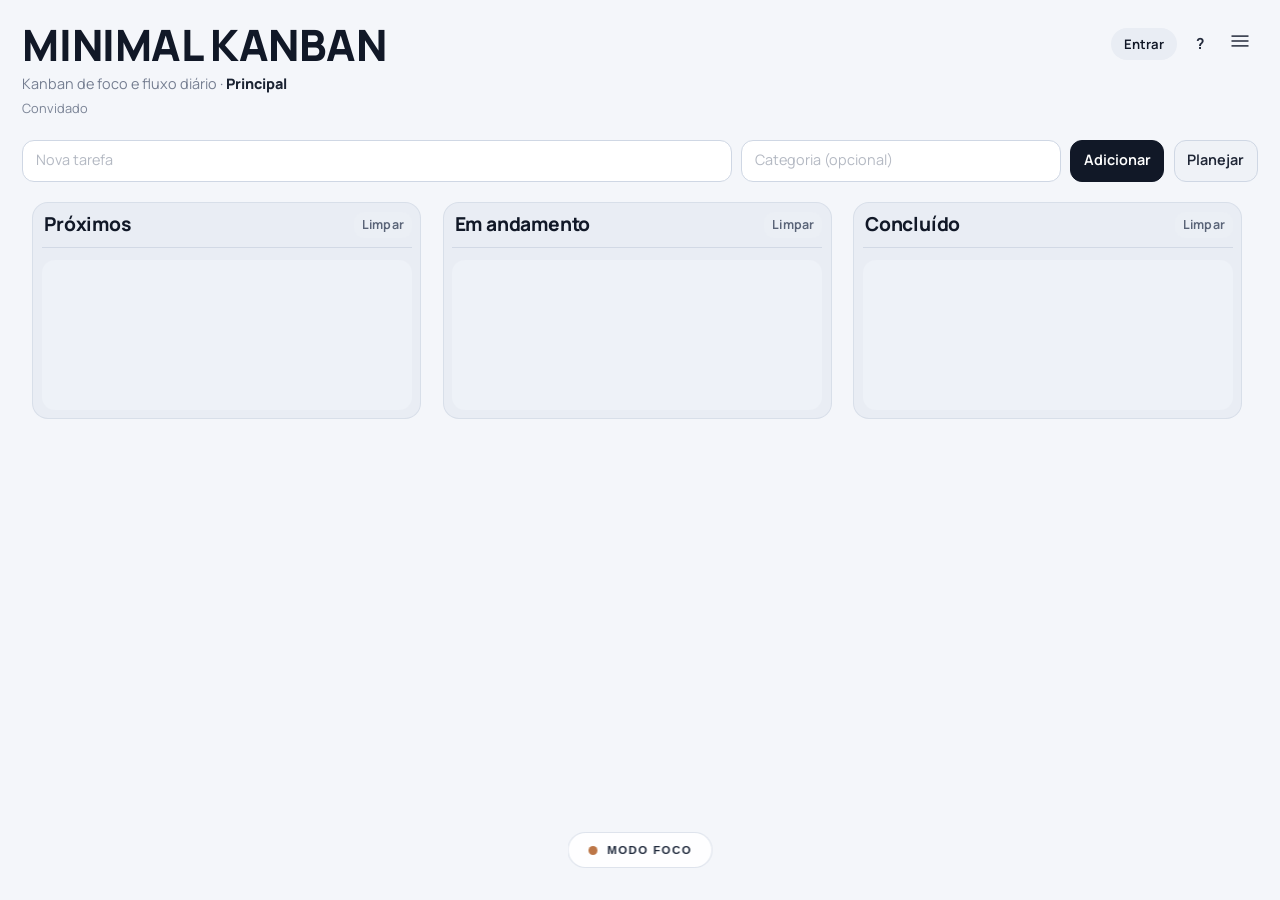
==== commit 19ad180c: "Refina modo foco e atualiza documentacao tecnica" ====
--- a/index.html
+++ b/index.html
@@ -24,7 +24,7 @@
           <button id="help-toggle" type="button" class="theme-btn" aria-label="Ajuda" aria-expanded="false">?</button>
           <div class="settings-wrap">
             <button id="settings-toggle" type="button" class="theme-btn" aria-label="Configurações" aria-expanded="false" aria-haspopup="true">
-              <span class="material-symbols-outlined">settings</span>
+              <span class="material-symbols-outlined">menu</span>
             </button>
             <div id="settings-menu" class="settings-menu" hidden>
               <div class="settings-group">
@@ -160,7 +160,7 @@
           <input id="task-edit-tags" type="text" maxlength="120" placeholder="financas, urgente" />
         </label>
         <label>
-          Data
+          Data de inicio
           <input id="task-edit-deadline" type="text" maxlength="32" placeholder="02041998" />
         </label>
         <label>
@@ -190,14 +190,14 @@
       </div>
       <ul class="help-list">
         <li>Separe tarefas com <code class="cmd-sep">;</code></li>
-        <li>Use <code class="cmd-progress">!</code> no começo para ir para <strong>Em andamento</strong></li>
-        <li>Use <code class="cmd-priority">!!</code> para marcar prioridade alta</li>
+        <li>Use <code class="cmd-priority">!</code> no começo para marcar prioridade alta</li>
+        <li>Use <code class="cmd-progress">[coluna]</code> para escolher a coluna (ex: <code>[em andamento]</code>)</li>
         <li>Use <code class="cmd-category">(categoria)</code> para definir a categoria</li>
         <li>Use <code class="cmd-assignee">@responsavel</code> para responsável</li>
         <li>Use <code class="cmd-tag">#tag</code> para tags</li>
-        <li>Use <code class="cmd-date">+data</code> para Data (DD-MM-AAAA)</li>
+        <li>Use <code class="cmd-date">+data</code> para Data de inicio (DD-MM-AAAA)</li>
       </ul>
-      <p class="help-example">Exemplo: <code>!criar API (manhã) @joao #backend +05-04-2026</code></p>
+      <p class="help-example">Exemplo: <code>![em andamento] criar API (manhã) @joao #backend +05-04-2026</code></p>
       <div class="help-actions">
         <p class="help-export-note">Gere tarefas automaticamente com IA usando este formato:</p>
         <button id="help-export-prompt-btn" type="button" class="help-export-btn">Copiar prompt para IA</button>
--- a/style.css
+++ b/style.css
@@ -476,9 +476,13 @@
   color: color-mix(in srgb, var(--text) 84%, var(--text-muted));
 }
 
-.help-list .cmd-progress,
 .help-list .cmd-priority {
   color: color-mix(in srgb, #c64f5b 72%, var(--text));
+}
+
+.help-list .cmd-progress {
+  color: #7ed7c2;
+  background: color-mix(in srgb, #173b3a 72%, var(--surface-card));
 }
 
 .help-list .cmd-category {
@@ -573,17 +577,36 @@
   color: var(--text);
 }
 
+.column-title-btn {
+  border: none;
+  background: transparent;
+  color: inherit;
+  font: inherit;
+  font-size: inherit;
+  font-weight: inherit;
+  letter-spacing: inherit;
+  line-height: inherit;
+  margin: 0;
+  padding: 0.12rem 0.36rem 0.12rem 0.2rem;
+  border-radius: 8px;
+  display: inline-flex;
+  align-items: center;
+  gap: 0.28rem;
+  cursor: default;
+}
+
+.column-title-hint {
+  display: none;
+  font-size: 0.86rem;
+  color: color-mix(in srgb, var(--text) 62%, var(--text-muted));
+}
+
 .column[data-column="inprogress"] h2 {
   color: var(--text);
 }
 
 .column[data-column="inprogress"] {
   border-color: color-mix(in srgb, var(--line-soft) 62%, transparent);
-}
-
-.column[data-column="done"] h2 {
-  color: color-mix(in srgb, var(--text-muted) 92%, var(--text));
-  opacity: 0.84;
 }
 
 .column[data-column="inprogress"] .task-list {
@@ -599,17 +622,6 @@
 body.dark .task-list {
   background: color-mix(in srgb, var(--surface-low) 90%, var(--surface-card));
   box-shadow: none;
-}
-
-.column[data-column="done"] {
-  background: color-mix(in srgb, var(--surface-low) 86%, var(--background));
-  border-color: color-mix(in srgb, var(--line-soft) 56%, transparent);
-  box-shadow: none;
-}
-
-body.dark .column[data-column="done"] {
-  background: color-mix(in srgb, var(--surface-low) 90%, var(--surface-card));
-  border-color: #2b2f37;
 }
 
 .task-list {
@@ -655,16 +667,57 @@
   background: color-mix(in srgb, var(--line-soft) 48%, transparent);
 }
 
-.column[data-column="done"] .task-list {
-  background: var(--list-done-bg);
-}
-
-body.dark .column[data-column="done"] .task-list {
-  background: color-mix(in srgb, var(--surface-low) 90%, var(--surface-card));
-}
-
 .task-list.drag-over {
   background: color-mix(in srgb, var(--surface-low) 66%, var(--surface-card));
+}
+
+.column-collapse-btn {
+  margin-top: 0.1rem;
+  border: none;
+  border-radius: 999px;
+  background: color-mix(in srgb, var(--surface-low) 84%, var(--surface-card));
+  width: 46px;
+  height: 16px;
+  padding: 0;
+  cursor: pointer;
+  transition: background-color 0.16s ease;
+}
+
+.column-collapse-btn:hover {
+  background: color-mix(in srgb, var(--surface-low) 72%, var(--surface-card));
+  color: var(--text);
+}
+
+.column-collapse-btn::before {
+  content: "";
+  display: block;
+  width: 26px;
+  height: 3px;
+  margin: 0 auto;
+  border-radius: 999px;
+  background: color-mix(in srgb, var(--line-soft) 76%, transparent);
+}
+
+.column .task-list {
+  transition: max-height 0.24s ease, min-height 0.2s ease, padding 0.2s ease, opacity 0.18s ease;
+}
+
+.column.is-collapsed {
+  gap: 0.42rem;
+}
+
+.column.is-collapsed .clear-column-btn {
+  display: none;
+}
+
+.column.is-collapsed .task-list {
+  min-height: 0 !important;
+  max-height: 0 !important;
+  padding-top: 0 !important;
+  padding-bottom: 0 !important;
+  opacity: 0;
+  overflow: hidden;
+  pointer-events: none;
 }
 
 .task {
@@ -672,9 +725,17 @@
   border-radius: 10px;
   padding: 0.8rem 0.85rem;
   cursor: grab;
+  display: flex;
+  flex-direction: column;
   border: 1px solid color-mix(in srgb, var(--line-soft) 72%, transparent);
   box-shadow: 0 1px 3px rgba(15, 23, 40, 0.06);
   transition: background-color 0.15s ease, border-color 0.15s ease;
+}
+
+.task-main {
+  display: flex;
+  flex-direction: column;
+  flex: 1;
 }
 
 .task:hover {
@@ -691,29 +752,6 @@
 body.dark .task:hover {
   background: color-mix(in srgb, var(--surface-low) 76%, var(--surface-card));
   border-color: color-mix(in srgb, var(--line-soft) 88%, transparent);
-}
-
-.column[data-column="done"] .task {
-  background: var(--done-task-bg);
-}
-
-body.dark .column[data-column="done"] .task {
-  background: color-mix(in srgb, var(--surface-low) 82%, var(--surface-card));
-  border-color: color-mix(in srgb, var(--line-soft) 72%, transparent);
-}
-
-body.dark .column[data-column="done"] .task:hover {
-  background: color-mix(in srgb, var(--surface-low) 76%, var(--surface-card));
-  border-color: color-mix(in srgb, var(--line-soft) 88%, transparent);
-}
-
-.column[data-column="done"] .task-title {
-  color: color-mix(in srgb, var(--text-muted) 82%, var(--text));
-  opacity: 0.9;
-}
-
-.column[data-column="done"] .task-chip {
-  opacity: 0.66;
 }
 
 .task.dragging {
@@ -838,13 +876,9 @@
   background: color-mix(in srgb, var(--surface-low) 76%, var(--surface-card));
 }
 
-.task.done .task-title {
-  text-decoration: line-through;
-  opacity: 0.52;
-}
-
 .task-actions {
-  margin-top: 0.7rem;
+  margin-top: auto;
+  padding-top: 0.7rem;
   display: flex;
   gap: 0.32rem;
   opacity: 0;
@@ -1100,6 +1134,9 @@
   transform: translateX(-50%) scale(var(--ui-scale));
   transform-origin: bottom center;
   z-index: 120;
+  display: inline-flex;
+  gap: 0.46rem;
+  align-items: center;
 }
 
 .focus-btn {
@@ -1180,21 +1217,91 @@
   box-shadow: 0 6px 18px rgba(0, 0, 0, 0.32);
 }
 
+body.focus-mode .column-title-static {
+  font-weight: 740;
+}
+
 body.focus-mode .column {
   display: none;
 }
 
-body.focus-mode .column[data-column="inprogress"],
 body.focus-mode .column[data-focus-main="true"] {
   display: flex;
 }
 
-body.focus-mode .column[data-column="inprogress"] h2::after,
+body.focus-mode .column-collapse-btn {
+  display: none;
+}
+
 body.focus-mode .column[data-focus-main="true"] h2::after {
-  content: " · foco";
+  content: " - foco";
   font-size: 0.72em;
   letter-spacing: 0.1em;
   color: color-mix(in srgb, var(--primary) 72%, var(--text));
+}
+
+body.focus-mode .focus-column-picker {
+  position: relative;
+}
+
+body.focus-mode .focus-column-trigger {
+  list-style: none;
+  border: 1px solid color-mix(in srgb, var(--line-soft) 64%, transparent);
+  border-radius: 9px;
+  background: color-mix(in srgb, var(--surface-low) 62%, var(--surface-card));
+  width: 34px;
+  height: 30px;
+  display: inline-grid;
+  place-items: center;
+  cursor: pointer;
+}
+
+body.focus-mode .focus-column-trigger::-webkit-details-marker {
+  display: none;
+}
+
+body.focus-mode .focus-column-trigger::before {
+  content: "<";
+  font-size: 0.96rem;
+  color: color-mix(in srgb, var(--text) 82%, var(--text-muted));
+  line-height: 1;
+}
+
+body.focus-mode .focus-column-picker[open] .focus-column-trigger::before {
+  content: "v";
+}
+
+body.focus-mode .focus-column-menu {
+  position: absolute;
+  top: calc(100% + 0.28rem);
+  right: 0;
+  min-width: 170px;
+  padding: 0.3rem;
+  border-radius: 10px;
+  border: 1px solid color-mix(in srgb, var(--line-soft) 62%, transparent);
+  background: color-mix(in srgb, var(--surface-card) 94%, var(--surface-low));
+  display: grid;
+  gap: 0.22rem;
+  z-index: 30;
+}
+
+body.focus-mode .focus-column-option {
+  border: none;
+  border-radius: 8px;
+  background: transparent;
+  color: color-mix(in srgb, var(--text) 82%, var(--text-muted));
+  font: inherit;
+  font-size: 0.82rem;
+  font-weight: 620;
+  text-align: left;
+  padding: 0.32rem 0.45rem;
+  cursor: pointer;
+}
+
+body.focus-mode .focus-column-option:hover,
+body.focus-mode .focus-column-option.active {
+  background: color-mix(in srgb, var(--surface-low) 66%, var(--surface-card));
+  color: var(--text);
 }
 
 .focus-btn.pulse {
@@ -1346,7 +1453,8 @@
   background: color-mix(in srgb, var(--surface-low) 76%, var(--surface-card));
 }
 
-.board-actions button[data-action="delete"] {
+.board-actions button[data-action="delete"],
+.board-actions button[data-action="delete-column"] {
   color: #8a5757;
 }
 
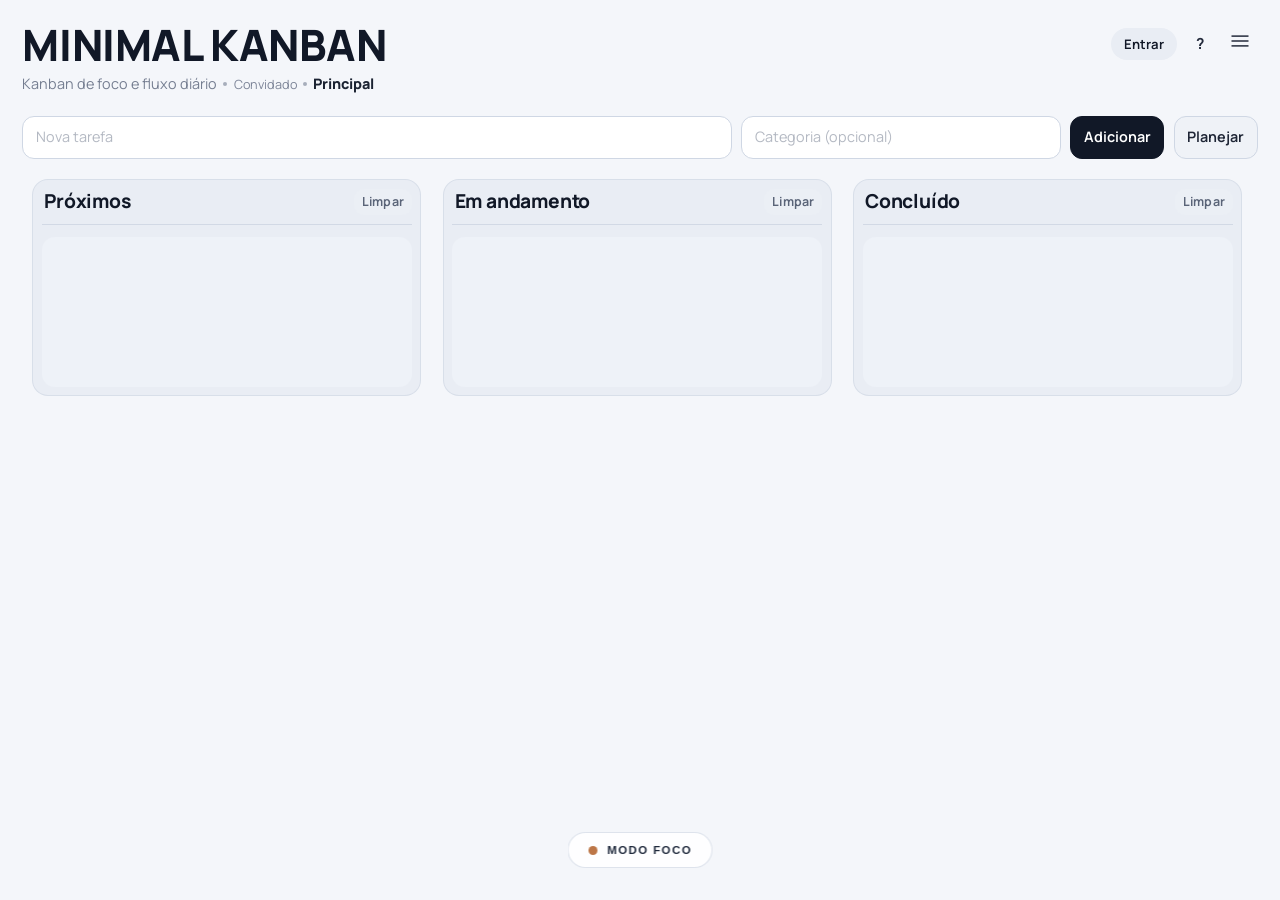
==== commit 654935bb: "Atualiza foco/ordenacao, username de perfil e documentacao" ====
--- a/index.html
+++ b/index.html
@@ -16,8 +16,13 @@
       <header class="topbar">
         <div>
           <h1>Minimal Kanban</h1>
-          <p class="subtitle">Kanban de foco e fluxo diário · <span id="board-name">Principal</span></p>
-          <p id="auth-status" class="auth-status">Convidado</p>
+          <p class="subtitle">
+            <span>Kanban de foco e fluxo diário</span>
+            <span class="subtitle-bullet" aria-hidden="true"></span>
+            <span id="auth-status" class="auth-status-inline">Convidado</span>
+            <span class="subtitle-bullet" aria-hidden="true"></span>
+            <span id="board-name">Principal</span>
+          </p>
         </div>
         <div class="header-actions">
           <button id="auth-toggle" type="button" class="auth-btn" aria-label="Abrir autenticação">Entrar</button>
--- a/style.css
+++ b/style.css
@@ -159,6 +159,83 @@
   gap: 0.4rem;
 }
 
+.sort-wrap {
+  position: relative;
+}
+
+.sort-toggle {
+  list-style: none;
+  border: none;
+  width: 2.05rem;
+  height: 2rem;
+  border-radius: 999px;
+  background: transparent;
+  color: color-mix(in srgb, var(--text) 78%, var(--text-muted));
+  display: inline-flex;
+  align-items: center;
+  justify-content: center;
+  gap: 0;
+  cursor: pointer;
+  user-select: none;
+}
+
+.sort-icon-up,
+.sort-icon-down {
+  display: inline-block;
+  font-size: 0.78rem;
+  line-height: 1;
+}
+
+.sort-toggle::-webkit-details-marker {
+  display: none;
+}
+
+.sort-toggle:hover {
+  background: color-mix(in srgb, var(--surface-low) 86%, var(--surface-card));
+  color: var(--text);
+}
+
+.sort-menu {
+  position: absolute;
+  top: calc(100% + 0.35rem);
+  right: 0;
+  min-width: 170px;
+  padding: 0.35rem;
+  border-radius: 12px;
+  background: color-mix(in srgb, var(--surface-card) 92%, var(--surface-low));
+  border: 1px solid color-mix(in srgb, var(--line-soft) 52%, transparent);
+  box-shadow: 0 12px 22px rgba(0, 0, 0, 0.18);
+  display: grid;
+  gap: 0.26rem;
+  z-index: 95;
+}
+
+.sort-item {
+  border: none;
+  border-radius: 8px;
+  background: transparent;
+  color: color-mix(in srgb, var(--text) 86%, var(--text-muted));
+  font: inherit;
+  font-size: 0.82rem;
+  font-weight: 620;
+  line-height: 1.2;
+  padding: 0.38rem 0.46rem;
+  text-align: left;
+  cursor: pointer;
+}
+
+.sort-item:hover,
+.sort-item.active {
+  background: color-mix(in srgb, var(--surface-low) 82%, var(--surface-card));
+  color: var(--text);
+}
+
+.sort-separator {
+  height: 1px;
+  margin: 0.1rem 0;
+  background: color-mix(in srgb, var(--line-soft) 52%, transparent);
+}
+
 #help-toggle {
   width: 2rem;
   height: 2rem;
@@ -192,12 +269,23 @@
   margin: 0.35rem 0 0;
   font-size: 0.9rem;
   color: color-mix(in srgb, var(--text-muted) 90%, white 10%);
-}
-
-.auth-status {
-  margin: 0.3rem 0 0;
-  font-size: 0.8rem;
-  color: color-mix(in srgb, var(--text-muted) 86%, white 8%);
+  display: inline-flex;
+  align-items: center;
+  flex-wrap: wrap;
+  gap: 0.38rem;
+}
+
+.subtitle-bullet {
+  width: 4px;
+  height: 4px;
+  border-radius: 999px;
+  background: color-mix(in srgb, var(--text-muted) 72%, transparent);
+  opacity: 0.75;
+}
+
+.auth-status-inline {
+  font-size: 0.88em;
+  color: color-mix(in srgb, var(--text-muted) 84%, white 8%);
 }
 
 #board-name {
@@ -561,6 +649,12 @@
   gap: 0.6rem;
   padding-bottom: 0.52rem;
   border-bottom: 1px solid color-mix(in srgb, var(--line-soft) 56%, transparent);
+}
+
+.column-controls {
+  display: inline-flex;
+  align-items: center;
+  gap: 0.35rem;
 }
 
 body:not(.dark) .column-head {
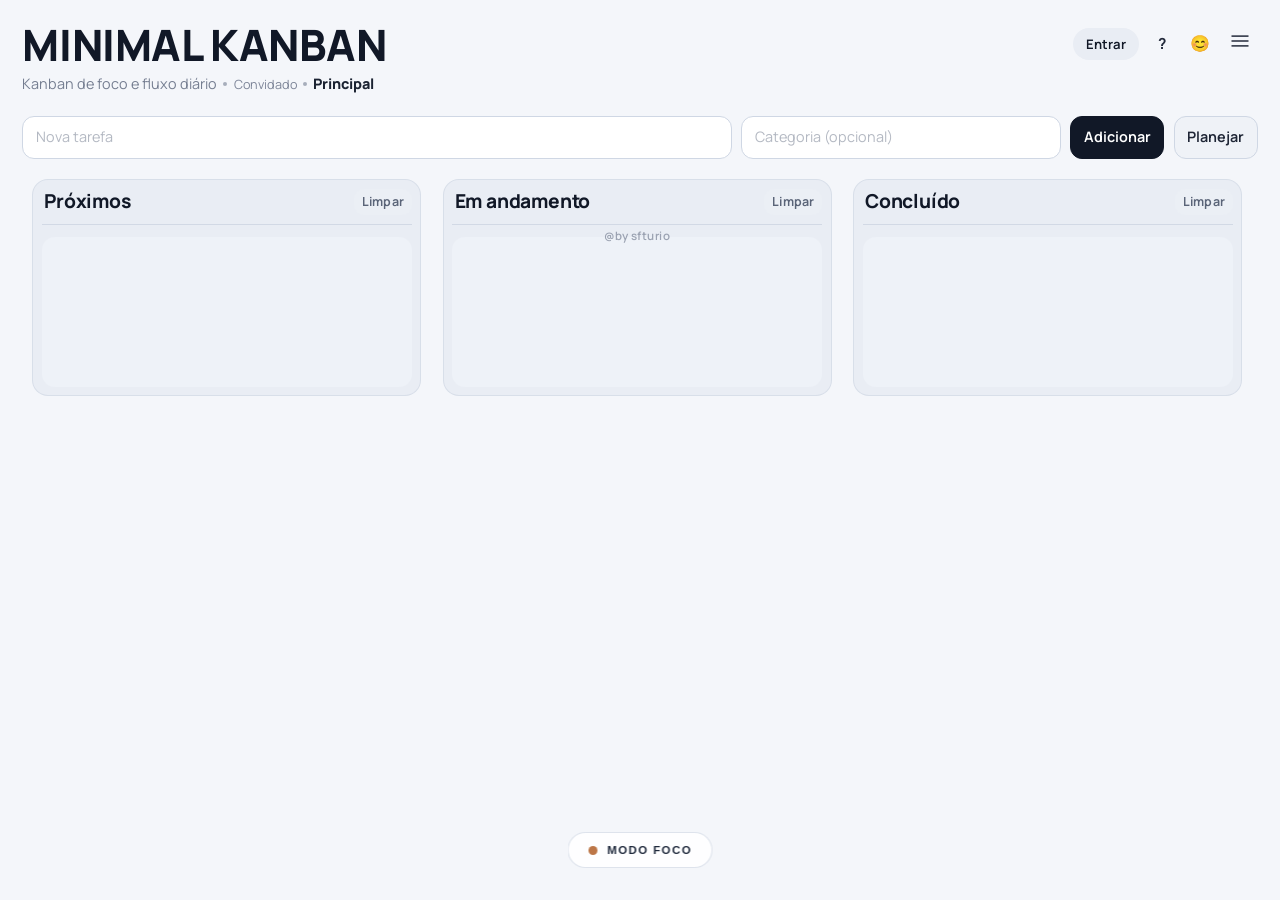
==== commit f8620d01: "Adiciona picker de emojis no topo e atualiza template/documentacao" ====
--- a/index.html
+++ b/index.html
@@ -27,6 +27,7 @@
         <div class="header-actions">
           <button id="auth-toggle" type="button" class="auth-btn" aria-label="Abrir autenticação">Entrar</button>
           <button id="help-toggle" type="button" class="theme-btn" aria-label="Ajuda" aria-expanded="false">?</button>
+          <button id="emoji-toggle" type="button" class="theme-btn" aria-label="Abrir emojis" title="Emojis">😊</button>
           <div class="settings-wrap">
             <button id="settings-toggle" type="button" class="theme-btn" aria-label="Configurações" aria-expanded="false" aria-haspopup="true">
               <span class="material-symbols-outlined">menu</span>
@@ -34,8 +35,11 @@
             <div id="settings-menu" class="settings-menu" hidden>
               <div class="settings-group">
                 <p class="settings-title">Kanban</p>
+                <button id="settings-change-username" type="button" class="settings-item" aria-label="Alterar usuario">Alterar usuario</button>
                 <button id="board-toggle" type="button" class="settings-item" aria-label="Abrir tabelas">Tabelas</button>
                 <button id="settings-columns-toggle" type="button" class="settings-item" aria-label="Abrir colunas">Colunas</button>
+                <button id="settings-export-backup" type="button" class="settings-item" aria-label="Exportar backup">Exportar backup</button>
+                <button id="settings-import-backup" type="button" class="settings-item" aria-label="Importar backup">Importar backup</button>
               </div>
               <div class="settings-separator"></div>
               <div class="settings-group">
@@ -85,6 +89,7 @@
           <div class="task-list" id="done-list"></div>
         </article>
       </section>
+      <footer class="app-signature" aria-label="Assinatura do app">@by sfturio</footer>
     </div>
 
   </main>
@@ -131,15 +136,13 @@
           <input id="new-column-input" type="text" placeholder="Nova coluna" maxlength="40" />
           <button id="create-column-btn" type="button">+ Nova coluna</button>
         </div>
-      </div>
-      <div id="boards-backup-section" class="boards-backup">
-        <button id="export-backup-btn" type="button">Exportar backup</button>
-        <button id="import-backup-btn" type="button">Importar backup</button>
-        <input id="backup-file-input" type="file" accept="application/json" hidden />
-      </div>
-      <p id="backup-status" class="backup-status" aria-live="polite"></p>
+        <div id="columns-danger-slot" class="columns-danger-wrap"></div>
+      </div>
     </aside>
   </div>
+
+  <input id="backup-file-input" type="file" accept="application/json" hidden />
+  <p id="backup-status" class="backup-status" aria-live="polite" hidden></p>
 
   <div id="task-modal-overlay" class="modal-overlay" hidden>
     <section class="ai-modal" role="dialog" aria-modal="true" aria-labelledby="task-modal-title">
@@ -151,6 +154,10 @@
         <label>
           Título
           <input id="task-edit-title" type="text" maxlength="120" placeholder="Revisar fluxo de caixa" />
+        </label>
+        <label>
+          Descrição
+          <textarea id="task-edit-description" maxlength="500" rows="3" placeholder="Detalhes da tarefa..."></textarea>
         </label>
         <label>
           Categoria
@@ -210,6 +217,31 @@
     </section>
   </div>
 
+  <div id="emoji-modal-overlay" class="modal-overlay" hidden>
+    <section class="ai-modal emoji-modal" role="dialog" aria-modal="true" aria-labelledby="emoji-modal-title">
+      <div class="ai-modal-head">
+        <h2 id="emoji-modal-title">Emojis rápidos</h2>
+        <button id="emoji-close-btn" type="button" class="icon-close" aria-label="Fechar menu de emojis">×</button>
+      </div>
+      <p>Clique em um emoji para copiar.</p>
+      <div id="emoji-grid" class="emoji-grid" aria-label="Lista de emojis">
+        <button type="button" class="emoji-item" data-emoji="⏭️">⏭️</button>
+        <button type="button" class="emoji-item" data-emoji="🎯">🎯</button>
+        <button type="button" class="emoji-item" data-emoji="✅">✅</button>
+        <button type="button" class="emoji-item" data-emoji="🧠">🧠</button>
+        <button type="button" class="emoji-item" data-emoji="📌">📌</button>
+        <button type="button" class="emoji-item" data-emoji="🚀">🚀</button>
+        <button type="button" class="emoji-item" data-emoji="🔥">🔥</button>
+        <button type="button" class="emoji-item" data-emoji="📅">📅</button>
+        <button type="button" class="emoji-item" data-emoji="💡">💡</button>
+        <button type="button" class="emoji-item" data-emoji="📚">📚</button>
+        <button type="button" class="emoji-item" data-emoji="🛠️">🛠️</button>
+        <button type="button" class="emoji-item" data-emoji="🎨">🎨</button>
+      </div>
+      <p id="emoji-copy-status" class="emoji-copy-status" aria-live="polite"> </p>
+    </section>
+  </div>
+
   <div id="auth-modal-overlay" class="modal-overlay" hidden>
     <section class="ai-modal" role="dialog" aria-modal="true" aria-labelledby="auth-modal-title">
       <div class="ai-modal-head">
@@ -220,11 +252,11 @@
       <form id="auth-form" class="auth-form">
         <label>
           E-mail
-          <input id="auth-email" type="email" placeholder="voce@email.com" required />
+          <input id="auth-email" type="email" placeholder="voce@email.com" autocomplete="email" required />
         </label>
         <label>
           Senha
-          <input id="auth-password" type="password" placeholder="••••••••" minlength="6" required />
+          <input id="auth-password" type="password" placeholder="••••••••" autocomplete="current-password" minlength="6" required />
         </label>
         <p id="auth-error" class="auth-error" aria-live="polite"></p>
       </form>
@@ -239,6 +271,26 @@
     </section>
   </div>
 
+  <div id="username-modal-overlay" class="modal-overlay" hidden>
+    <section class="ai-modal" role="dialog" aria-modal="true" aria-labelledby="username-modal-title">
+      <div class="ai-modal-head">
+        <h2 id="username-modal-title">Escolha seu usuário</h2>
+      </div>
+      <p id="username-modal-subtitle">Defina um usuário para aparecer no seu perfil.</p>
+      <form id="username-form" class="auth-form">
+        <label>
+          Usuário
+          <input id="username-input" type="text" maxlength="24" placeholder="ex: wesley.dev" required />
+        </label>
+        <p id="username-error" class="auth-error" aria-live="polite"></p>
+      </form>
+      <div class="ai-modal-actions">
+        <button id="username-skip-btn" type="button" class="secondary">Agora não</button>
+        <button id="username-save-btn" type="button" class="primary">Salvar usuário</button>
+      </div>
+    </section>
+  </div>
+
   <script type="module" src="src/app.js"></script>
 </body>
 </html>
--- a/style.css
+++ b/style.css
@@ -140,6 +140,16 @@
   background: color-mix(in srgb, var(--line-soft) 48%, transparent);
 }
 
+.app-signature {
+  margin: 0.95rem 0 0.2rem;
+  text-align: center;
+  font-size: 0.72rem;
+  font-weight: 600;
+  letter-spacing: 0.04em;
+  color: color-mix(in srgb, var(--text-muted) 76%, transparent);
+  opacity: 0.8;
+}
+
 .topbar {
   display: flex;
   justify-content: space-between;
@@ -536,6 +546,8 @@
 .board {
   display: grid;
   grid-template-columns: repeat(3, minmax(280px, 1fr));
+  grid-auto-rows: 12px;
+  grid-auto-flow: row dense;
   gap: 1.35rem;
   align-items: start;
   overflow: visible;
@@ -630,9 +642,43 @@
   color: var(--text);
 }
 
+.emoji-modal {
+  width: min(420px, 100%);
+}
+
+.emoji-grid {
+  margin-top: 0.25rem;
+  display: grid;
+  grid-template-columns: repeat(6, minmax(0, 1fr));
+  gap: 0.42rem;
+}
+
+.emoji-item {
+  border: 1px solid color-mix(in srgb, var(--line-soft) 56%, transparent);
+  border-radius: 10px;
+  background: color-mix(in srgb, var(--surface-low) 82%, var(--surface-card));
+  color: var(--text);
+  font-size: 1.2rem;
+  line-height: 1;
+  min-height: 2.35rem;
+  cursor: pointer;
+}
+
+.emoji-item:hover {
+  background: color-mix(in srgb, var(--surface-low) 70%, var(--surface-card));
+}
+
+.emoji-copy-status {
+  min-height: 1.2rem;
+  margin: 0.55rem 0 0;
+  font-size: 0.8rem;
+  color: color-mix(in srgb, var(--text-muted) 82%, var(--text));
+}
+
 .column {
   display: flex;
   flex-direction: column;
+  grid-row: span var(--column-row-span, 1);
   gap: 0.72rem;
   padding: 0.52rem;
   border-radius: 16px;
@@ -649,6 +695,18 @@
   gap: 0.6rem;
   padding-bottom: 0.52rem;
   border-bottom: 1px solid color-mix(in srgb, var(--line-soft) 56%, transparent);
+}
+
+.column.column-dragging {
+  opacity: 0.45;
+}
+
+.column.column-drop-before {
+  box-shadow: inset 0 3px 0 color-mix(in srgb, var(--primary) 72%, white);
+}
+
+.column.column-drop-after {
+  box-shadow: inset 0 -3px 0 color-mix(in srgb, var(--primary) 72%, white);
 }
 
 .column-controls {
@@ -708,6 +766,19 @@
   box-shadow: none;
 }
 
+.column.is-important-column {
+  background: color-mix(in srgb, #4a1f26 22%, var(--surface-low));
+  border-color: color-mix(in srgb, #9e3c4e 42%, var(--line-soft));
+}
+
+.column.is-important-column .task-list {
+  background: color-mix(in srgb, #3c1b21 26%, var(--list-bg));
+}
+
+.column.is-important-column .column-head {
+  border-bottom-color: color-mix(in srgb, #9e3c4e 34%, var(--line-soft));
+}
+
 body.dark .column {
   background: color-mix(in srgb, var(--surface-low) 90%, var(--surface-card));
   border-color: #2b2f37;
@@ -759,6 +830,10 @@
 
 .task-list.task-list-capped::-webkit-scrollbar-thumb:hover {
   background: color-mix(in srgb, var(--line-soft) 48%, transparent);
+}
+
+body.drag-scroll-main-only .task-list.task-list-capped {
+  overflow-y: hidden !important;
 }
 
 .task-list.drag-over {
@@ -1231,6 +1306,10 @@
   display: inline-flex;
   gap: 0.46rem;
   align-items: center;
+}
+
+body.overlay-open .focus-wrap {
+  display: none;
 }
 
 .focus-btn {
@@ -1295,6 +1374,7 @@
 
 body.focus-mode .board {
   grid-template-columns: minmax(320px, 760px);
+  grid-auto-rows: auto;
   justify-content: center;
 }
 
@@ -1343,11 +1423,17 @@
   border: 1px solid color-mix(in srgb, var(--line-soft) 64%, transparent);
   border-radius: 9px;
   background: color-mix(in srgb, var(--surface-low) 62%, var(--surface-card));
-  width: 34px;
+  min-width: 88px;
   height: 30px;
-  display: inline-grid;
-  place-items: center;
-  cursor: pointer;
+  display: inline-flex;
+  align-items: center;
+  justify-content: center;
+  gap: 0.3rem;
+  padding: 0 0.5rem;
+  cursor: pointer;
+  color: color-mix(in srgb, var(--text) 88%, var(--text-muted));
+  font-size: 0.82rem;
+  font-weight: 680;
 }
 
 body.focus-mode .focus-column-trigger::-webkit-details-marker {
@@ -1356,8 +1442,8 @@
 
 body.focus-mode .focus-column-trigger::before {
   content: "<";
-  font-size: 0.96rem;
-  color: color-mix(in srgb, var(--text) 82%, var(--text-muted));
+  font-size: 0.8rem;
+  color: color-mix(in srgb, var(--text) 78%, var(--text-muted));
   line-height: 1;
 }
 
@@ -1502,6 +1588,23 @@
   padding: 0.16rem;
 }
 
+#columns-list .board-item[data-column-id] {
+  cursor: grab;
+  user-select: none;
+}
+
+#columns-list .board-item[data-column-id].column-panel-dragging {
+  opacity: 0.46;
+}
+
+#columns-list .board-item[data-column-id].column-panel-drop-before {
+  box-shadow: inset 0 3px 0 color-mix(in srgb, var(--primary) 72%, white);
+}
+
+#columns-list .board-item[data-column-id].column-panel-drop-after {
+  box-shadow: inset 0 -3px 0 color-mix(in srgb, var(--primary) 72%, white);
+}
+
 .board-item.active-table {
   padding: 0.24rem;
 }
@@ -1550,6 +1653,22 @@
 .board-actions button[data-action="delete"],
 .board-actions button[data-action="delete-column"] {
   color: #8a5757;
+}
+
+.board-actions .important-toggle.active {
+  color: #cf7280;
+  background: color-mix(in srgb, #4a1f26 34%, var(--surface-low));
+}
+
+.board-actions .important-toggle {
+  min-width: 2rem;
+  text-align: center;
+  font-weight: 800;
+  letter-spacing: 0;
+}
+
+.board-actions .important-toggle.active:hover {
+  background: color-mix(in srgb, #4a1f26 44%, var(--surface-low));
 }
 
 .board-actions button:disabled {
@@ -1626,6 +1745,41 @@
   max-height: 28vh;
 }
 
+.columns-danger-wrap {
+  margin-top: 0.45rem;
+}
+
+.columns-danger-btn {
+  width: 100%;
+  border: none;
+  border-radius: 9px;
+  background: color-mix(in srgb, var(--surface-low) 90%, var(--surface-card));
+  color: #8a5757;
+  font: inherit;
+  font-size: 0.82rem;
+  font-weight: 650;
+  padding: 0.45rem 0.55rem;
+  cursor: pointer;
+  text-align: left;
+}
+
+.columns-danger-btn:hover {
+  background: color-mix(in srgb, var(--surface-low) 76%, var(--surface-card));
+}
+
+.columns-danger-confirm {
+  margin-top: 0;
+  justify-content: flex-start;
+  align-items: center;
+  flex-wrap: wrap;
+}
+
+.columns-danger-confirm span {
+  font-size: 0.76rem;
+  color: color-mix(in srgb, var(--text) 78%, var(--text-muted));
+  margin-right: 0.15rem;
+}
+
 .boards-create input,
 .boards-create button {
   border: none;
@@ -1816,7 +1970,8 @@
 }
 
 .task-modal-fields input,
-.task-modal-fields select {
+.task-modal-fields select,
+.task-modal-fields textarea {
   border: none;
   border-radius: 10px;
   background: var(--surface-low);
@@ -1828,7 +1983,8 @@
 }
 
 .task-modal-fields input:focus,
-.task-modal-fields select:focus {
+.task-modal-fields select:focus,
+.task-modal-fields textarea:focus {
   outline: 1px solid var(--line-soft);
 }
 
@@ -1905,6 +2061,7 @@
 
   .board {
     grid-template-columns: 1fr;
+    grid-auto-rows: auto;
     overflow: visible;
   }
 
